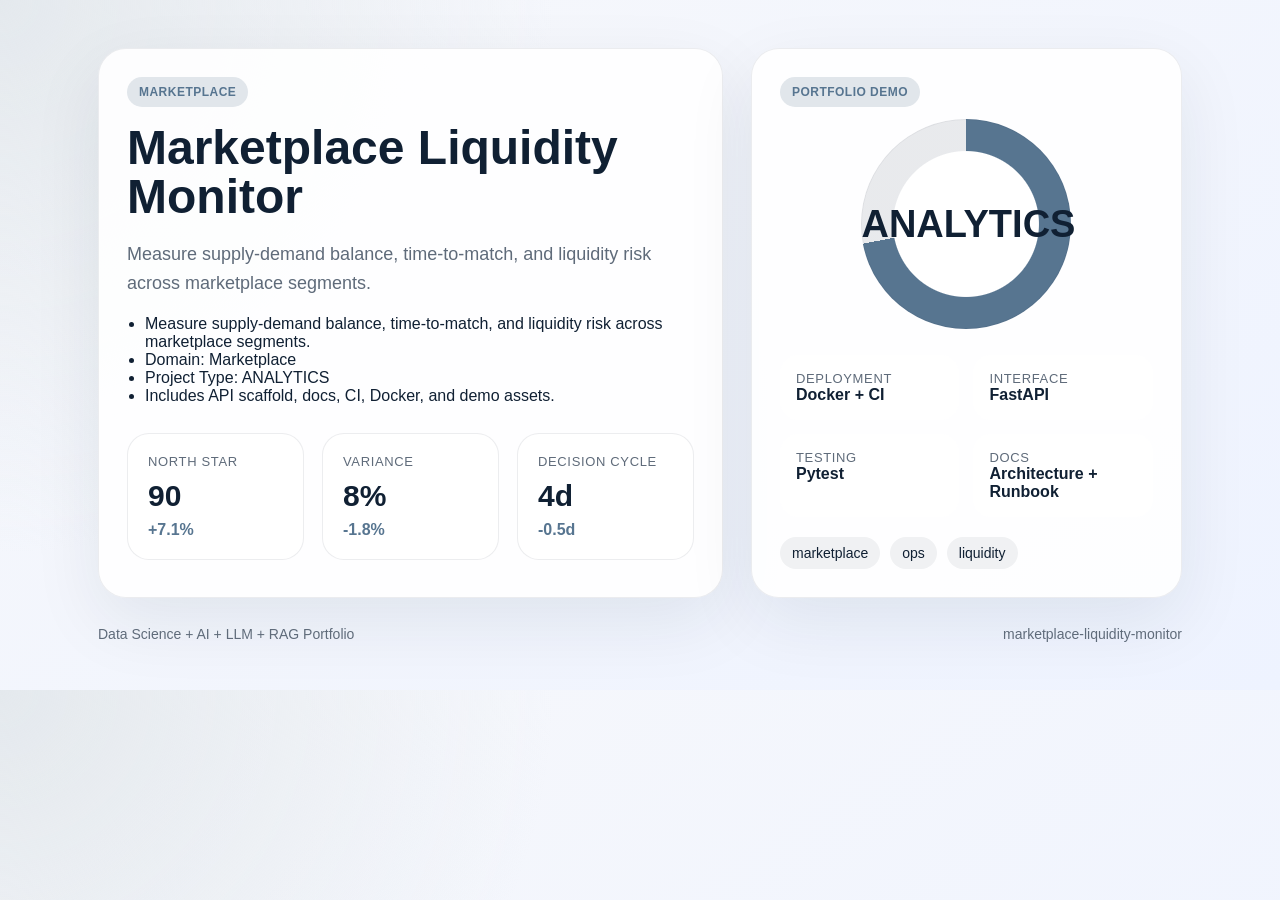
==== demo/index.html @ 8c9e8471 "Publish production-ready portfolio project" ====
<!doctype html>
        <html lang="en">
        <head>
          <meta charset="utf-8">
          <meta name="viewport" content="width=device-width, initial-scale=1">
          <title>Marketplace Liquidity Monitor</title>
          <style>
            :root {
              --accent: #577590;
              --ink: #102033;
              --muted: #5f6b7a;
              --card: rgba(255,255,255,0.88);
              --bg-1: #f7f8fb;
              --bg-2: #eef3ff;
            }
            * { box-sizing: border-box; }
            body {
              margin: 0;
              font-family: "Avenir Next", "Segoe UI", sans-serif;
              color: var(--ink);
              background:
                radial-gradient(circle at top left, color-mix(in srgb, var(--accent) 16%, white), transparent 38%),
                linear-gradient(145deg, var(--bg-1), var(--bg-2));
            }
            main {
              max-width: 1180px;
              margin: 0 auto;
              padding: 48px;
            }
            .hero {
              display: grid;
              grid-template-columns: 1.45fr 1fr;
              gap: 28px;
              align-items: stretch;
            }
            .panel {
              background: var(--card);
              border: 1px solid rgba(16, 32, 51, 0.08);
              border-radius: 28px;
              padding: 28px;
              box-shadow: 0 24px 70px rgba(16, 32, 51, 0.08);
            }
            .eyebrow {
              display: inline-flex;
              padding: 8px 12px;
              border-radius: 999px;
              background: color-mix(in srgb, var(--accent) 18%, white);
              color: var(--accent);
              font-weight: 700;
              letter-spacing: 0.04em;
              text-transform: uppercase;
              font-size: 12px;
            }
            h1 {
              font-size: 48px;
              line-height: 1.03;
              margin: 16px 0 18px;
            }
            p {
              color: var(--muted);
              font-size: 18px;
              line-height: 1.6;
              margin: 0 0 18px;
            }
            ul {
              margin: 18px 0 0;
              padding-left: 18px;
              color: var(--ink);
            }
            .cards {
              display: grid;
              grid-template-columns: repeat(3, 1fr);
              gap: 18px;
              margin-top: 28px;
            }
            .card {
              background: white;
              border-radius: 22px;
              padding: 20px;
              border: 1px solid rgba(16, 32, 51, 0.08);
            }
            .card span, .meta span {
              display: block;
              color: var(--muted);
              font-size: 13px;
              text-transform: uppercase;
              letter-spacing: 0.05em;
            }
            .card strong {
              display: block;
              font-size: 30px;
              margin: 10px 0 8px;
            }
            .card em {
              color: var(--accent);
              font-style: normal;
              font-weight: 700;
            }
            .visual {
              min-height: 100%;
              display: flex;
              flex-direction: column;
              justify-content: space-between;
            }
            .ring {
              width: 210px;
              height: 210px;
              margin: 12px auto 26px;
              border-radius: 50%;
              background:
                radial-gradient(circle closest-side, white 69%, transparent 70%),
                conic-gradient(var(--accent) 0 72%, rgba(16, 32, 51, 0.09) 72% 100%);
              display: grid;
              place-items: center;
              box-shadow: inset 0 0 0 1px rgba(16, 32, 51, 0.05);
            }
            .ring strong {
              font-size: 38px;
            }
            .meta {
              display: grid;
              grid-template-columns: repeat(2, 1fr);
              gap: 14px;
            }
            .meta article {
              background: white;
              border-radius: 18px;
              padding: 16px;
            }
            .tag-list {
              display: flex;
              flex-wrap: wrap;
              gap: 10px;
              list-style: none;
              padding: 0;
              margin: 20px 0 0;
            }
            .tag-list li {
              padding: 8px 12px;
              border-radius: 999px;
              background: rgba(16, 32, 51, 0.06);
              font-size: 14px;
            }
            .footer {
              margin-top: 28px;
              display: flex;
              justify-content: space-between;
              color: var(--muted);
              font-size: 14px;
            }
          </style>
        </head>
        <body>
          <main>
            <section class="hero">
              <div class="panel">
                <span class="eyebrow">Marketplace</span>
                <h1>Marketplace Liquidity Monitor</h1>
                <p>Measure supply-demand balance, time-to-match, and liquidity risk across marketplace segments.</p>
                <ul>
                  <li>Measure supply-demand balance, time-to-match, and liquidity risk across marketplace segments.</li><li>Domain: Marketplace</li><li>Project Type: ANALYTICS</li><li>Includes API scaffold, docs, CI, Docker, and demo assets.</li>
                </ul>
                <div class="cards">
                  <article class='card'><span>North Star</span><strong>90</strong><em>+7.1%</em></article>
<article class='card'><span>Variance</span><strong>8%</strong><em>-1.8%</em></article>
<article class='card'><span>Decision Cycle</span><strong>4d</strong><em>-0.5d</em></article>
                </div>
              </div>
              <div class="panel visual">
                <div>
                  <span class="eyebrow">Portfolio Demo</span>
                  <div class="ring"><strong>ANALYTICS</strong></div>
                </div>
                <div class="meta">
                  <article><span>Deployment</span><strong>Docker + CI</strong></article>
                  <article><span>Interface</span><strong>FastAPI</strong></article>
                  <article><span>Testing</span><strong>Pytest</strong></article>
                  <article><span>Docs</span><strong>Architecture + Runbook</strong></article>
                </div>
                <ul class="tag-list"><li>marketplace</li><li>ops</li><li>liquidity</li></ul>
              </div>
            </section>
            <div class="footer">
              <span>Data Science + AI + LLM + RAG Portfolio</span>
              <span>marketplace-liquidity-monitor</span>
            </div>
          </main>
        </body>
        </html>
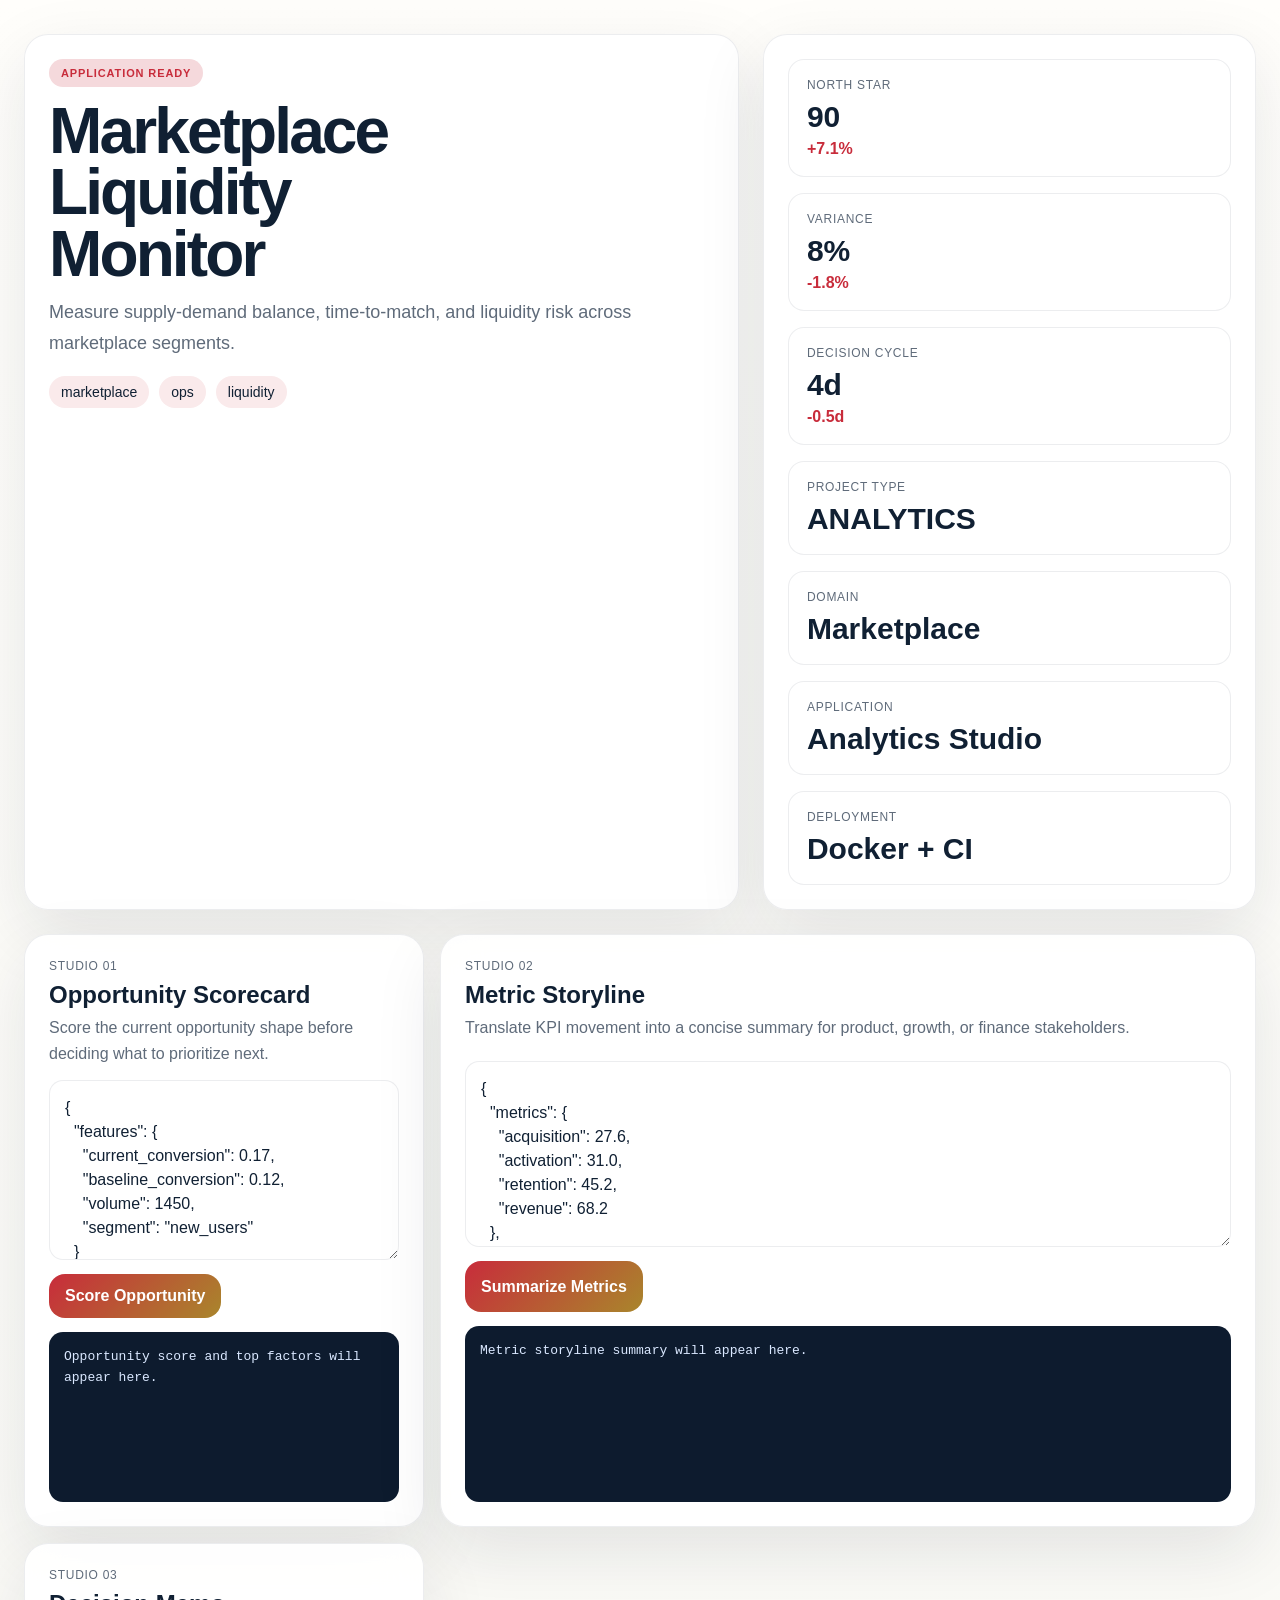
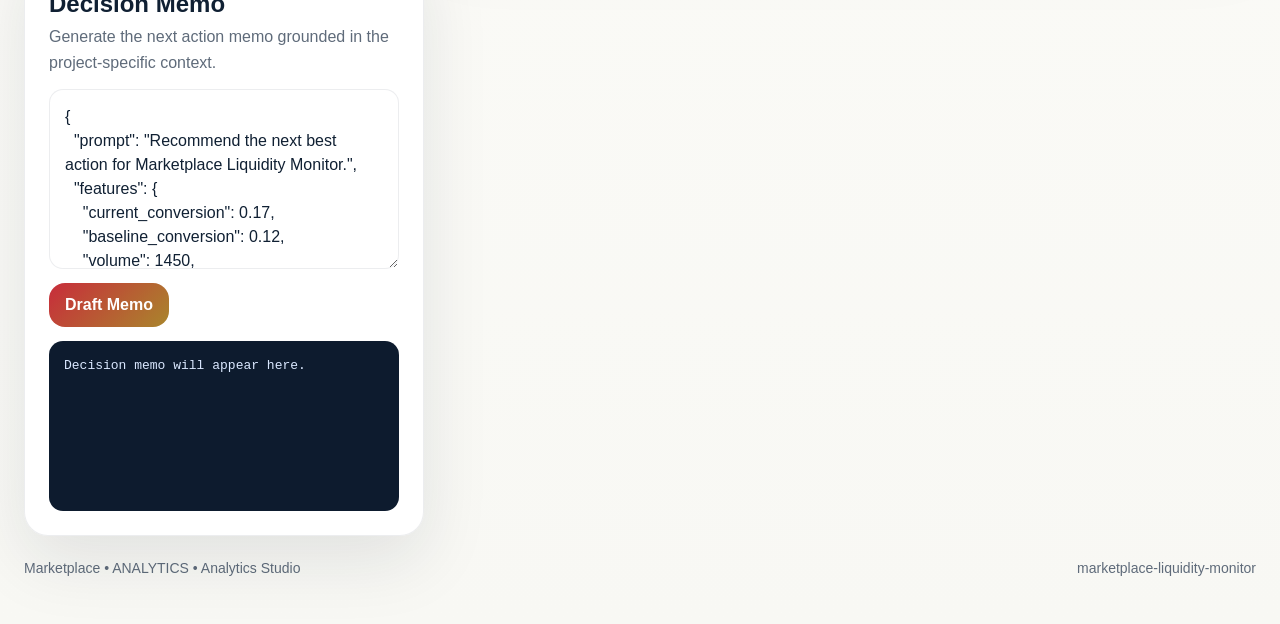
==== commit 72739f8f: "Publish production-ready portfolio project" ====
--- a/demo/index.html
+++ b/demo/index.html
@@ -5,186 +5,108 @@
           <meta charset="utf-8">
           <meta name="viewport" content="width=device-width, initial-scale=1">
           <title>Marketplace Liquidity Monitor</title>
-          <style>
-            :root {
-              --accent: #577590;
-              --ink: #102033;
-              --muted: #5f6b7a;
-              --card: rgba(255,255,255,0.88);
-              --bg-1: #f7f8fb;
-              --bg-2: #eef3ff;
-            }
-            * { box-sizing: border-box; }
-            body {
-              margin: 0;
-              font-family: "Avenir Next", "Segoe UI", sans-serif;
-              color: var(--ink);
-              background:
-                radial-gradient(circle at top left, color-mix(in srgb, var(--accent) 16%, white), transparent 38%),
-                linear-gradient(145deg, var(--bg-1), var(--bg-2));
-            }
-            main {
-              max-width: 1180px;
-              margin: 0 auto;
-              padding: 48px;
-            }
-            .hero {
-              display: grid;
-              grid-template-columns: 1.45fr 1fr;
-              gap: 28px;
-              align-items: stretch;
-            }
-            .panel {
-              background: var(--card);
-              border: 1px solid rgba(16, 32, 51, 0.08);
-              border-radius: 28px;
-              padding: 28px;
-              box-shadow: 0 24px 70px rgba(16, 32, 51, 0.08);
-            }
-            .eyebrow {
-              display: inline-flex;
-              padding: 8px 12px;
-              border-radius: 999px;
-              background: color-mix(in srgb, var(--accent) 18%, white);
-              color: var(--accent);
-              font-weight: 700;
-              letter-spacing: 0.04em;
-              text-transform: uppercase;
-              font-size: 12px;
-            }
-            h1 {
-              font-size: 48px;
-              line-height: 1.03;
-              margin: 16px 0 18px;
-            }
-            p {
-              color: var(--muted);
-              font-size: 18px;
-              line-height: 1.6;
-              margin: 0 0 18px;
-            }
-            ul {
-              margin: 18px 0 0;
-              padding-left: 18px;
-              color: var(--ink);
-            }
-            .cards {
-              display: grid;
-              grid-template-columns: repeat(3, 1fr);
-              gap: 18px;
-              margin-top: 28px;
-            }
-            .card {
-              background: white;
-              border-radius: 22px;
-              padding: 20px;
-              border: 1px solid rgba(16, 32, 51, 0.08);
-            }
-            .card span, .meta span {
-              display: block;
-              color: var(--muted);
-              font-size: 13px;
-              text-transform: uppercase;
-              letter-spacing: 0.05em;
-            }
-            .card strong {
-              display: block;
-              font-size: 30px;
-              margin: 10px 0 8px;
-            }
-            .card em {
-              color: var(--accent);
-              font-style: normal;
-              font-weight: 700;
-            }
-            .visual {
-              min-height: 100%;
-              display: flex;
-              flex-direction: column;
-              justify-content: space-between;
-            }
-            .ring {
-              width: 210px;
-              height: 210px;
-              margin: 12px auto 26px;
-              border-radius: 50%;
-              background:
-                radial-gradient(circle closest-side, white 69%, transparent 70%),
-                conic-gradient(var(--accent) 0 72%, rgba(16, 32, 51, 0.09) 72% 100%);
-              display: grid;
-              place-items: center;
-              box-shadow: inset 0 0 0 1px rgba(16, 32, 51, 0.05);
-            }
-            .ring strong {
-              font-size: 38px;
-            }
-            .meta {
-              display: grid;
-              grid-template-columns: repeat(2, 1fr);
-              gap: 14px;
-            }
-            .meta article {
-              background: white;
-              border-radius: 18px;
-              padding: 16px;
-            }
-            .tag-list {
-              display: flex;
-              flex-wrap: wrap;
-              gap: 10px;
-              list-style: none;
-              padding: 0;
-              margin: 20px 0 0;
-            }
-            .tag-list li {
-              padding: 8px 12px;
-              border-radius: 999px;
-              background: rgba(16, 32, 51, 0.06);
-              font-size: 14px;
-            }
-            .footer {
-              margin-top: 28px;
-              display: flex;
-              justify-content: space-between;
-              color: var(--muted);
-              font-size: 14px;
-            }
-          </style>
+          <link rel="stylesheet" href="./styles.css">
         </head>
-        <body>
-          <main>
+        <body class="surface-paper">
+          <div class="page layout-horizon eyebrow-solid headline-compact modules-2 hero-align-left">
             <section class="hero">
-              <div class="panel">
-                <span class="eyebrow">Marketplace</span>
-                <h1>Marketplace Liquidity Monitor</h1>
-                <p>Measure supply-demand balance, time-to-match, and liquidity risk across marketplace segments.</p>
-                <ul>
-                  <li>Measure supply-demand balance, time-to-match, and liquidity risk across marketplace segments.</li><li>Domain: Marketplace</li><li>Project Type: ANALYTICS</li><li>Includes API scaffold, docs, CI, Docker, and demo assets.</li>
+              <div class="panel hero-copy">
+                <span class="eyebrow" data-health>Analytics Studio</span>
+                <h1 id="project-title">Marketplace Liquidity Monitor</h1>
+                <p id="project-summary" class="lead">Measure supply-demand balance, time-to-match, and liquidity risk across marketplace segments.</p>
+                <ul id="project-tags" class="tag-list">
+                  <li>marketplace</li><li>ops</li><li>liquidity</li>
                 </ul>
-                <div class="cards">
+              </div>
+              <div class="panel hero-side">
+                <div class="metric-grid">
                   <article class='card'><span>North Star</span><strong>90</strong><em>+7.1%</em></article>
 <article class='card'><span>Variance</span><strong>8%</strong><em>-1.8%</em></article>
 <article class='card'><span>Decision Cycle</span><strong>4d</strong><em>-0.5d</em></article>
                 </div>
-              </div>
-              <div class="panel visual">
-                <div>
-                  <span class="eyebrow">Portfolio Demo</span>
-                  <div class="ring"><strong>ANALYTICS</strong></div>
+                <div class="mini-grid">
+                  <article class='mini-card'><span>Project Type</span><strong>ANALYTICS</strong></article><article class='mini-card'><span>Domain</span><strong>Marketplace</strong></article><article class='mini-card'><span>Application</span><strong>Analytics Studio</strong></article><article class='mini-card'><span>Deployment</span><strong>Docker + CI</strong></article>
                 </div>
-                <div class="meta">
-                  <article><span>Deployment</span><strong>Docker + CI</strong></article>
-                  <article><span>Interface</span><strong>FastAPI</strong></article>
-                  <article><span>Testing</span><strong>Pytest</strong></article>
-                  <article><span>Docs</span><strong>Architecture + Runbook</strong></article>
-                </div>
-                <ul class="tag-list"><li>marketplace</li><li>ops</li><li>liquidity</li></ul>
               </div>
             </section>
-            <div class="footer">
-              <span>Data Science + AI + LLM + RAG Portfolio</span>
+            <section class="app-grid">
+              <article class="panel module js-module span-normal">
+          <div class="module-header">
+            <span>Studio 01</span>
+            <h2>Opportunity Scorecard</h2>
+            <p>Score the current opportunity shape before deciding what to prioritize next.</p>
+          </div>
+          <textarea class="js-input">{
+  &quot;features&quot;: {
+    &quot;current_conversion&quot;: 0.17,
+    &quot;baseline_conversion&quot;: 0.12,
+    &quot;volume&quot;: 1450,
+    &quot;segment&quot;: &quot;new_users&quot;
+  }
+}</textarea>
+          <div class="button-row">
+            <button class="js-run" data-endpoint="/score" data-input-mode="json">Score Opportunity</button>
+          </div>
+          <pre class="js-output">Opportunity score and top factors will appear here.</pre>
+        </article>
+<article class="panel module js-module span-wide">
+          <div class="module-header">
+            <span>Studio 02</span>
+            <h2>Metric Storyline</h2>
+            <p>Translate KPI movement into a concise summary for product, growth, or finance stakeholders.</p>
+          </div>
+          <textarea class="js-input">{
+  &quot;metrics&quot;: {
+    &quot;acquisition&quot;: 27.6,
+    &quot;activation&quot;: 31.0,
+    &quot;retention&quot;: 45.2,
+    &quot;revenue&quot;: 68.2
+  },
+  &quot;baseline&quot;: {
+    &quot;acquisition&quot;: 25.39,
+    &quot;activation&quot;: 28.52,
+    &quot;retention&quot;: 41.58,
+    &quot;revenue&quot;: 62.74
+  }
+}</textarea>
+          <div class="button-row">
+            <button class="js-run" data-endpoint="/analyze" data-input-mode="json">Summarize Metrics</button>
+          </div>
+          <pre class="js-output">Metric storyline summary will appear here.</pre>
+        </article>
+<article class="panel module js-module span-normal">
+          <div class="module-header">
+            <span>Studio 03</span>
+            <h2>Decision Memo</h2>
+            <p>Generate the next action memo grounded in the project-specific context.</p>
+          </div>
+          <textarea class="js-input">{
+  &quot;prompt&quot;: &quot;Recommend the next best action for Marketplace Liquidity Monitor.&quot;,
+  &quot;features&quot;: {
+    &quot;current_conversion&quot;: 0.17,
+    &quot;baseline_conversion&quot;: 0.12,
+    &quot;volume&quot;: 1450,
+    &quot;segment&quot;: &quot;new_users&quot;
+  },
+  &quot;metrics&quot;: {
+    &quot;acquisition&quot;: 27.6,
+    &quot;activation&quot;: 31.0,
+    &quot;retention&quot;: 45.2,
+    &quot;revenue&quot;: 68.2
+  }
+}</textarea>
+          <div class="button-row">
+            <button class="js-run" data-endpoint="/recommend" data-input-mode="json">Draft Memo</button>
+          </div>
+          <pre class="js-output">Decision memo will appear here.</pre>
+        </article>
+            </section>
+            <footer class="footer">
+              <span>Marketplace • ANALYTICS • Analytics Studio</span>
               <span>marketplace-liquidity-monitor</span>
-            </div>
-          </main>
+            </footer>
+          </div>
+          <script id="bootstrap-data" type="application/json">{"project": {"slug": "marketplace-liquidity-monitor", "title": "Marketplace Liquidity Monitor", "project_type": "analytics", "domain": "Marketplace", "summary": "Measure supply-demand balance, time-to-match, and liquidity risk across marketplace segments.", "tags": ["marketplace", "ops", "liquidity"]}, "app_archetype": "studio", "ui_profile": {"layout": "horizon", "surface": "paper", "font_stack": "\"Manrope\", \"Segoe UI\", sans-serif", "radius": 24, "shadow": 68, "eyebrow_style": "solid", "module_columns": 2, "hero_align": "left", "headline_mode": "compact"}, "app_modules": [{"label": "Studio 01", "title": "Opportunity Scorecard", "description": "Score the current opportunity shape before deciding what to prioritize next.", "endpoint": "/score", "input_mode": "json", "cta": "Score Opportunity", "prefill": "{\n  \"features\": {\n    \"current_conversion\": 0.17,\n    \"baseline_conversion\": 0.12,\n    \"volume\": 1450,\n    \"segment\": \"new_users\"\n  }\n}", "hint": "Opportunity score and top factors will appear here.", "span": "normal"}, {"label": "Studio 02", "title": "Metric Storyline", "description": "Translate KPI movement into a concise summary for product, growth, or finance stakeholders.", "endpoint": "/analyze", "input_mode": "json", "cta": "Summarize Metrics", "prefill": "{\n  \"metrics\": {\n    \"acquisition\": 27.6,\n    \"activation\": 31.0,\n    \"retention\": 45.2,\n    \"revenue\": 68.2\n  },\n  \"baseline\": {\n    \"acquisition\": 25.39,\n    \"activation\": 28.52,\n    \"retention\": 41.58,\n    \"revenue\": 62.74\n  }\n}", "hint": "Metric storyline summary will appear here.", "span": "wide"}, {"label": "Studio 03", "title": "Decision Memo", "description": "Generate the next action memo grounded in the project-specific context.", "endpoint": "/recommend", "input_mode": "json", "cta": "Draft Memo", "prefill": "{\n  \"prompt\": \"Recommend the next best action for Marketplace Liquidity Monitor.\",\n  \"features\": {\n    \"current_conversion\": 0.17,\n    \"baseline_conversion\": 0.12,\n    \"volume\": 1450,\n    \"segment\": \"new_users\"\n  },\n  \"metrics\": {\n    \"acquisition\": 27.6,\n    \"activation\": 31.0,\n    \"retention\": 45.2,\n    \"revenue\": 68.2\n  }\n}", "hint": "Decision memo will appear here.", "span": "normal"}], "sample_features": {"current_conversion": 0.17, "baseline_conversion": 0.12, "volume": 1450, "segment": "new_users"}, "sample_metrics": {"acquisition": 27.6, "activation": 31.0, "retention": 45.2, "revenue": 68.2}, "knowledge_base": ["Marketplace Liquidity Monitor is positioned as a Marketplace starter that emphasizes fast iteration, clear documentation, and production-friendly interfaces.", "The primary value proposition is: Measure supply-demand balance, time-to-match, and liquidity risk across marketplace segments.", "Recommended operating model: ship a small API, add observability, validate outputs with stakeholder review, and monitor the top business KPI every week.", "Typical stakeholders include analytics, operations, product, and leadership teams working on marketplace, ops, liquidity."], "dashboard_metrics": [{"label": "North Star", "value": "90", "delta": "+7.1%"}, {"label": "Variance", "value": "8%", "delta": "-1.8%"}, {"label": "Decision Cycle", "value": "4d", "delta": "-0.5d"}]}</script>
+          <script src="./app.js"></script>
         </body>
         </html>
--- a/demo/styles.css
+++ b/demo/styles.css
@@ -0,0 +1,348 @@
+
+:root {
+  --accent: #c82c3b;
+  --accent-2: #a9862c;
+  --accent-soft: color-mix(in srgb, var(--accent) 18%, white);
+  --radius: 24px;
+  --shadow-size: 68px;
+  --font-stack: "Manrope", "Segoe UI", sans-serif;
+  --bg: #f4f7fb;
+  --card: rgba(255, 255, 255, 0.86);
+  --line: rgba(16, 32, 51, 0.08);
+  --ink: #102033;
+  --muted: #5f6b7a;
+  --output-bg: #0d1b2e;
+  --output-ink: #dae8ff;
+}
+* { box-sizing: border-box; }
+html, body { margin: 0; min-height: 100%; }
+body {
+  font-family: var(--font-stack);
+  color: var(--ink);
+  background: linear-gradient(145deg, #f8fbff, var(--bg));
+}
+body.surface-mist {
+  --bg: #eef4fb;
+  background:
+    radial-gradient(circle at top left, color-mix(in srgb, var(--accent) 18%, white), transparent 34%),
+    linear-gradient(145deg, #fbfdff, var(--bg));
+}
+body.surface-aurora {
+  --bg: #edf1ff;
+  background:
+    radial-gradient(circle at 0% 0%, color-mix(in srgb, var(--accent) 22%, white), transparent 38%),
+    radial-gradient(circle at 100% 100%, color-mix(in srgb, var(--accent-2) 20%, white), transparent 28%),
+    linear-gradient(135deg, #f7f8ff, var(--bg));
+}
+body.surface-sand {
+  --bg: #f5efe8;
+  --card: rgba(255, 251, 246, 0.9);
+  background:
+    linear-gradient(135deg, rgba(255,255,255,0.82), rgba(245, 239, 232, 0.98)),
+    radial-gradient(circle at top right, color-mix(in srgb, var(--accent) 16%, white), transparent 32%);
+}
+body.surface-slate {
+  --bg: #ecf0f7;
+  --card: rgba(248, 250, 255, 0.88);
+  background:
+    linear-gradient(160deg, #f7f9fc, var(--bg)),
+    radial-gradient(circle at bottom left, color-mix(in srgb, var(--accent-2) 16%, white), transparent 34%);
+}
+body.surface-paper {
+  --bg: #f8f8f4;
+  --card: rgba(255,255,255,0.93);
+  background:
+    linear-gradient(180deg, #fffefb, var(--bg));
+}
+body.surface-ink {
+  --bg: #0f1726;
+  --card: rgba(15, 23, 38, 0.88);
+  --line: rgba(226, 238, 255, 0.1);
+  --ink: #f5f8ff;
+  --muted: #b4c0cf;
+  --output-bg: rgba(255,255,255,0.06);
+  --output-ink: #f5f8ff;
+  background:
+    radial-gradient(circle at top left, color-mix(in srgb, var(--accent) 28%, transparent), transparent 42%),
+    linear-gradient(145deg, #09111d, var(--bg));
+}
+.page {
+  max-width: 1360px;
+  margin: 0 auto;
+  padding: 34px 24px 48px;
+  display: grid;
+  gap: 24px;
+}
+.panel {
+  background: var(--card);
+  border: 1px solid var(--line);
+  border-radius: var(--radius);
+  box-shadow: 0 24px var(--shadow-size) rgba(16, 32, 51, 0.1);
+  backdrop-filter: blur(18px);
+}
+.hero {
+  display: grid;
+  gap: 24px;
+}
+.hero-copy,
+.hero-side,
+.module {
+  padding: 24px;
+}
+.eyebrow {
+  display: inline-flex;
+  align-items: center;
+  gap: 8px;
+  padding: 8px 12px;
+  border-radius: 999px;
+  background: var(--accent-soft);
+  color: var(--accent);
+  text-transform: uppercase;
+  letter-spacing: 0.08em;
+  font-size: 11px;
+  font-weight: 800;
+}
+.page.eyebrow-outline .eyebrow {
+  background: transparent;
+  border: 1px solid color-mix(in srgb, var(--accent) 40%, white);
+}
+.page.eyebrow-soft .eyebrow {
+  background: color-mix(in srgb, var(--accent) 12%, white);
+  color: color-mix(in srgb, var(--accent) 82%, black);
+}
+h1 {
+  margin: 14px 0 12px;
+  font-size: clamp(2.2rem, 5vw, 4.4rem);
+  line-height: 0.96;
+  letter-spacing: -0.045em;
+}
+.page.headline-compact h1 { max-width: 10ch; }
+.page.headline-tall h1 { line-height: 1.03; font-size: clamp(2.4rem, 5vw, 4.8rem); }
+.lead {
+  margin: 0;
+  font-size: 18px;
+  line-height: 1.68;
+  color: var(--muted);
+  max-width: 62ch;
+}
+.tag-list {
+  list-style: none;
+  display: flex;
+  flex-wrap: wrap;
+  gap: 10px;
+  margin: 18px 0 0;
+  padding: 0;
+}
+.tag-list li {
+  padding: 8px 12px;
+  border-radius: 999px;
+  background: color-mix(in srgb, var(--accent) 10%, white);
+  color: var(--ink);
+  font-size: 14px;
+}
+.hero-side {
+  display: grid;
+  gap: 16px;
+}
+.metric-grid,
+.mini-grid,
+.app-grid {
+  display: grid;
+  gap: 16px;
+}
+.card,
+.mini-card {
+  background: color-mix(in srgb, var(--card) 92%, white);
+  border: 1px solid var(--line);
+  border-radius: calc(var(--radius) - 8px);
+  padding: 18px;
+}
+.card span,
+.mini-card span,
+.module-header span {
+  display: block;
+  color: var(--muted);
+  text-transform: uppercase;
+  letter-spacing: 0.06em;
+  font-size: 12px;
+}
+.card strong,
+.mini-card strong {
+  display: block;
+  margin-top: 8px;
+  font-size: 30px;
+}
+.card em {
+  display: inline-block;
+  margin-top: 6px;
+  font-style: normal;
+  color: var(--accent);
+  font-weight: 700;
+}
+.module {
+  display: grid;
+  gap: 14px;
+}
+.module-header h2 {
+  margin: 8px 0 6px;
+  font-size: 24px;
+}
+.module-header p {
+  margin: 0;
+  color: var(--muted);
+  line-height: 1.6;
+}
+textarea,
+button {
+  font: inherit;
+}
+textarea {
+  width: 100%;
+  min-height: 180px;
+  resize: vertical;
+  border: 1px solid var(--line);
+  border-radius: calc(var(--radius) - 10px);
+  padding: 15px;
+  background: rgba(255,255,255,0.82);
+  color: var(--ink);
+  line-height: 1.5;
+}
+body.surface-ink textarea {
+  background: rgba(255,255,255,0.05);
+}
+.module-input-text {
+  min-height: 110px;
+}
+.button-row {
+  display: flex;
+  flex-wrap: wrap;
+  gap: 10px;
+}
+button {
+  border: 0;
+  border-radius: 16px;
+  background: linear-gradient(135deg, var(--accent), var(--accent-2));
+  color: white;
+  padding: 13px 16px;
+  font-weight: 700;
+  cursor: pointer;
+}
+pre {
+  margin: 0;
+  white-space: pre-wrap;
+  word-break: break-word;
+  background: var(--output-bg);
+  color: var(--output-ink);
+  border-radius: calc(var(--radius) - 10px);
+  padding: 15px;
+  min-height: 170px;
+  line-height: 1.58;
+  font-size: 13px;
+  overflow: auto;
+}
+.footer {
+  display: flex;
+  justify-content: space-between;
+  color: var(--muted);
+  font-size: 14px;
+}
+.page.layout-horizon .hero {
+  grid-template-columns: 1.45fr 1fr;
+  align-items: stretch;
+}
+.page.layout-horizon.modules-2 .app-grid,
+.page.layout-horizon.modules-3 .app-grid {
+  grid-template-columns: repeat(3, minmax(0, 1fr));
+}
+.page.layout-rail .hero {
+  grid-template-columns: 0.92fr 1.08fr;
+}
+.page.layout-rail .hero-copy {
+  padding-top: 34px;
+}
+.page.layout-rail .app-grid {
+  grid-template-columns: repeat(2, minmax(0, 1fr));
+}
+.page.layout-folio .hero {
+  grid-template-columns: 1fr;
+}
+.page.layout-folio .hero-copy {
+  text-align: center;
+}
+.page.layout-folio .lead {
+  margin-inline: auto;
+}
+.page.layout-folio .tag-list {
+  justify-content: center;
+}
+.page.layout-folio .metric-grid {
+  grid-template-columns: repeat(3, minmax(0, 1fr));
+}
+.page.layout-folio .mini-grid {
+  grid-template-columns: repeat(4, minmax(0, 1fr));
+}
+.page.layout-folio .app-grid {
+  grid-template-columns: repeat(2, minmax(0, 1fr));
+}
+.page.layout-board .hero {
+  grid-template-columns: 1fr;
+}
+.page.layout-board .hero-side {
+  grid-template-columns: 1.2fr 0.8fr;
+  align-items: start;
+}
+.page.layout-board .metric-grid {
+  grid-template-columns: repeat(3, minmax(0, 1fr));
+}
+.page.layout-board .app-grid {
+  grid-template-columns: repeat(4, minmax(0, 1fr));
+}
+.page.layout-stack .hero {
+  grid-template-columns: 1fr;
+}
+.page.layout-stack .hero-side {
+  grid-template-columns: repeat(2, minmax(0, 1fr));
+}
+.page.layout-stack .app-grid {
+  grid-template-columns: repeat(3, minmax(0, 1fr));
+}
+.page.layout-console .hero {
+  grid-template-columns: 1.1fr 0.9fr;
+}
+.page.layout-console .panel,
+.page.layout-console .card,
+.page.layout-console .mini-card {
+  border-radius: 18px;
+}
+.page.modules-2 .app-grid {
+  grid-template-columns: repeat(2, minmax(0, 1fr));
+}
+.module.span-wide {
+  grid-column: span 2;
+}
+.hero-align-center .hero-copy {
+  text-align: center;
+}
+.hero-align-center .lead,
+.hero-align-center .tag-list {
+  margin-inline: auto;
+  justify-content: center;
+}
+@media (max-width: 1120px) {
+  .page.layout-horizon .hero,
+  .page.layout-rail .hero,
+  .page.layout-console .hero,
+  .page.layout-board .hero-side,
+  .page.layout-folio .mini-grid,
+  .page.layout-stack .hero-side,
+  .page.modules-2 .app-grid,
+  .page.layout-board .app-grid,
+  .page.layout-stack .app-grid,
+  .page.layout-horizon.modules-3 .app-grid,
+  .page.layout-folio .app-grid {
+    grid-template-columns: 1fr;
+  }
+  .module.span-wide {
+    grid-column: auto;
+  }
+}
